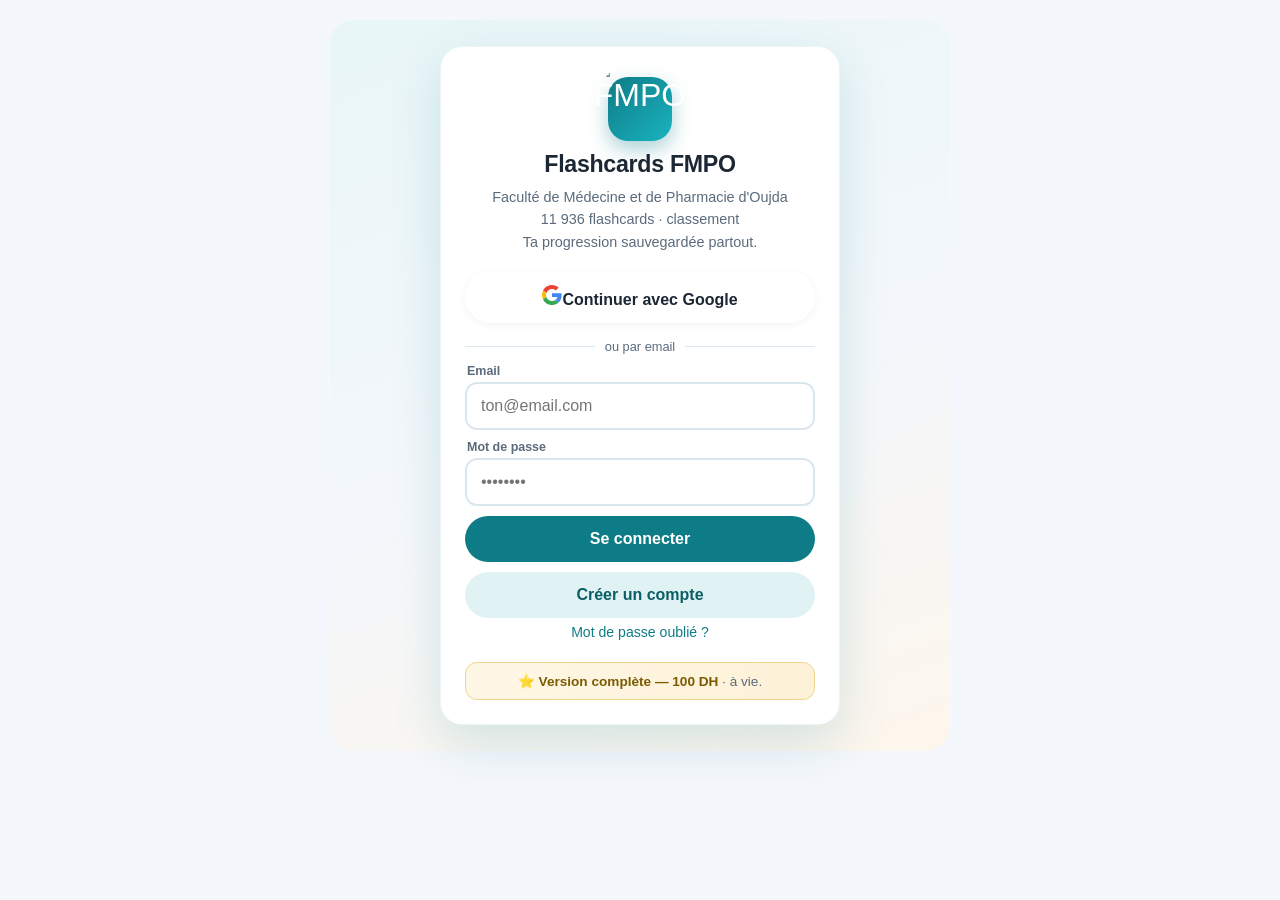
==== index.html @ bf188f9d "Flashcards fmpo-flashcards app" ====
<!DOCTYPE html>
<html lang="fr">
<head>
<meta charset="UTF-8">
<meta name="viewport" content="width=device-width, initial-scale=1.0, viewport-fit=cover">
<meta name="theme-color" content="#0e7c86">
<title>Flashcards FMPO — Connexion</title>
<link rel="stylesheet" href="styles.css">
<link rel="manifest" href="manifest.json">
</head>
<body>
<div id="app"></div>
<script>
/* Vigie de demarrage : si l'app ne s'affiche pas (module bloque,
   navigateur trop ancien...), affiche un message d'aide au lieu d'une page blanche. */
(function () {
  var app = document.getElementById('app');
  if (!app) return;
  function card(title, body) {
    if (app.children.length) return;
    app.innerHTML =
      '<div style="min-height:70vh;display:flex;align-items:center;justify-content:center;padding:24px;font-family:-apple-system,Segoe UI,Roboto,Arial,sans-serif;">' +
      '<div style="max-width:420px;background:#fff;border-radius:16px;box-shadow:0 8px 24px rgba(14,124,134,.15);padding:28px 24px;text-align:center;color:#1c2733;">' +
      '<div style="font-size:2rem;margin-bottom:8px;">&#129657;</div>' +
      '<h2 style="margin:0 0 8px;font-size:1.1rem;">' + title + '</h2>' +
      '<p style="margin:0;font-size:.92rem;line-height:1.6;color:#5b6b7c;">' + body + '</p></div></div>';
  }
  var noImportMap = !('supports' in HTMLScriptElement) || !HTMLScriptElement.supports('importmap');
  if (noImportMap) {
    card('Mets \u00e0 jour ton navigateur',
      'Cette app a besoin d\u2019un navigateur r\u00e9cent. Sur iPhone : R\u00e9glages \u2192 G\u00e9n\u00e9ral \u2192 Mise \u00e0 jour logicielle, ou ouvre ce lien dans Chrome.');
    return;
  }
  setTimeout(function () {
    card('La page n\u2019arrive pas \u00e0 charger',
      'V\u00e9rifie ta connexion internet, d\u00e9sactive ton bloqueur de pub pour ce site, puis recharge la page. Si \u00e7a persiste, ouvre le lien dans Chrome ou un Safari \u00e0 jour.');
  }, 9000);
})();
</script>
<div id="toast" class="toast" hidden></div>
<script type="module" src="js/login.js"></script>
<script>
if ('serviceWorker' in navigator) {
  window.addEventListener('load', () => {
    navigator.serviceWorker.register('sw.js').catch(() => {});
  });
}
</script>
</body>
</html>
---- styles.css ----
:root{
  --teal:#0e7c86; --teal-dark:#0a5f66; --teal-light:#e0f2f4;
  --bg:#f4f7fb; --card:#ffffff; --ink:#1c2733; --muted:#5b6b7c;
  --gold:#f5c542; --green:#22a06b; --red:#e05252;
  --radius:16px;
}
*{box-sizing:border-box; -webkit-tap-highlight-color:transparent;}
html,body{margin:0;padding:0;}
body{
  font-family:-apple-system,BlinkMacSystemFont,"Segoe UI",Roboto,Arial,sans-serif;
  background:var(--bg); color:var(--ink);
  min-height:100vh; padding-bottom:86px;
}
#app{max-width:640px;margin:0 auto;padding:14px 14px 20px;}

/* ---------- boot / login ---------- */
.boot{text-align:center;padding:70px 20px;color:var(--muted);}
.boot-logo{font-size:3.2rem;}
.boot-title{font-size:1.5rem;font-weight:800;color:var(--ink);margin-top:8px;}
.boot-sub{margin-top:6px;font-size:.9rem;}
.login-wrap{
  min-height:78vh;display:flex;align-items:center;justify-content:center;
  background:linear-gradient(160deg,#e8f6f8 0%,#f4f7fb 55%,#fdf6ec 100%);
  border-radius:24px;padding:26px 16px;margin:6px -4px 0;
}
.login-card{background:var(--card);border-radius:22px;padding:30px 24px 24px;width:100%;max-width:400px;
  box-shadow:0 18px 50px rgba(14,124,134,.16);border:1px solid rgba(14,124,134,.08);}
.login-logo{width:64px;height:64px;margin:0 auto 10px;border-radius:20px;font-size:2rem;
  display:flex;align-items:center;justify-content:center;color:#fff;
  background:linear-gradient(135deg,#0e7c86,#19b3c0);box-shadow:0 8px 20px rgba(14,124,134,.35);}
.login-card h1{margin:0;text-align:center;font-size:1.45rem;letter-spacing:-.3px;}
.login-sub{text-align:center;color:var(--muted);font-size:.9rem;line-height:1.55;margin:8px 0 18px;}
.btn-google{background:#fff;color:#1c2733;border:1.5px solid #dbe7ee;display:flex;align-items:center;
  justify-content:center;gap:10px;box-shadow:0 2px 8px rgba(0,0,0,.05);}
.btn-google:active{background:#f4f7fb;border-color:#b9cdd9;}
.btn-google:disabled{opacity:.6;}
.fld{display:block;margin-top:10px;}
.fld > span{display:block;font-size:.78rem;font-weight:700;color:var(--muted);margin:0 2px 4px;}
.fld .input{margin-top:0;}
.login-pro{margin-top:16px;text-align:center;font-size:.85rem;color:var(--muted);
  background:linear-gradient(90deg,#fff7e6,#fdf1d7);border:1px solid #f0d488;border-radius:12px;padding:10px 12px;}
.login-pro b{color:#7a5b00;}
.btn{display:block;width:100%;border:none;border-radius:999px;padding:14px;font:inherit;
  font-weight:700;font-size:1rem;cursor:pointer;margin-top:10px;}
.btn-primary{background:var(--teal);color:#fff;}
.btn-primary:active{background:var(--teal-dark);}
.btn-ghost{background:var(--teal-light);color:var(--teal-dark);}
.btn-warn{background:#fff7e6;color:#7a5b00;border:2px solid var(--gold);}
.input{width:100%;font:inherit;padding:13px 14px;border:2px solid #dbe7ee;border-radius:12px;margin-top:8px;}
.input:focus{outline:none;border-color:var(--teal);}
.hr{display:flex;align-items:center;gap:10px;color:var(--muted);font-size:.8rem;margin:16px 0 6px;}
.hr::before,.hr::after{content:"";flex:1;height:1px;background:#dbe7ee;}
.err{background:#fdecec;color:#a02c2c;border-radius:10px;padding:10px 12px;font-size:.85rem;margin-top:10px;display:none;}
.linklike{background:none;border:none;color:var(--teal);font:inherit;font-size:.88rem;cursor:pointer;padding:6px 0;}

/* ---------- header / cards ---------- */
.topbar{display:flex;align-items:center;justify-content:space-between;margin:4px 2px 12px;}
.topbar h2{margin:0;font-size:1.2rem;}
.streak{background:#fff;border-radius:999px;padding:7px 14px;font-weight:800;font-size:.9rem;
  box-shadow:0 2px 8px rgba(0,0,0,.06);}
.xpbar{background:var(--card);border-radius:var(--radius);padding:12px 14px;margin-bottom:12px;
  box-shadow:0 2px 10px rgba(0,0,0,.05);}
.xpbar .row{display:flex;justify-content:space-between;font-size:.82rem;color:var(--muted);margin-bottom:6px;}
.xpbar .row b{color:var(--ink);}
.track{height:8px;background:#e8eef3;border-radius:99px;overflow:hidden;}
.track > div{height:100%;background:linear-gradient(90deg,var(--teal),#19b3c0);border-radius:99px;transition:width .3s;}
.grid{display:grid;grid-template-columns:1fr 1fr;gap:10px;}
.disc{background:var(--card);border-radius:var(--radius);padding:16px 14px;box-shadow:0 2px 10px rgba(0,0,0,.05);
  cursor:pointer;border:2px solid transparent;text-align:left;font:inherit;}
.disc:active{border-color:var(--teal);}
.disc .emoji{font-size:1.7rem;}
.disc h3{margin:8px 0 2px;font-size:.98rem;}
.disc small{color:var(--muted);font-size:.78rem;}
.disc .pbar{margin-top:10px;}
.chapter{margin:14px 2px 6px;font-size:.82rem;font-weight:800;color:var(--muted);text-transform:uppercase;letter-spacing:.5px;}
.topic{background:var(--card);border-radius:12px;padding:13px 14px;margin-bottom:8px;display:flex;
  align-items:center;justify-content:space-between;gap:10px;cursor:pointer;box-shadow:0 1px 6px rgba(0,0,0,.04);
  border:none;width:100%;font:inherit;text-align:left;}
.topic .t{font-weight:600;font-size:.93rem;}
.topic .c{font-size:.75rem;color:var(--muted);margin-top:2px;}
.topic .pct{font-size:.78rem;font-weight:800;color:var(--teal);white-space:nowrap;}
.back{background:none;border:none;color:var(--teal);font:inherit;font-weight:700;cursor:pointer;padding:8px 0;font-size:.95rem;}

/* ---------- flip cards ---------- */
.progress-line{font-size:.82rem;color:var(--muted);margin:2px 2px 10px;display:flex;justify-content:space-between;}
.fcard{background:var(--card);border-radius:20px;min-height:300px;display:flex;flex-direction:column;
  justify-content:center;align-items:center;text-align:center;padding:28px 22px;cursor:pointer;
  box-shadow:0 8px 24px rgba(14,124,134,.12);user-select:none;}
.fcard .q{font-size:1.12rem;font-weight:700;line-height:1.5;}
.fcard .a{font-size:1.02rem;line-height:1.6;white-space:pre-line;}
.fcard .hint{margin-top:14px;font-size:.75rem;color:var(--muted);}
.fcard.flipped{background:#f0fafb;border:2px solid var(--teal-light);}
.fcard-nav{display:flex;gap:10px;margin-top:14px;}
.fcard-nav .btn{margin-top:0;}
.star-row{display:flex;justify-content:center;gap:10px;margin-top:10px;}
.iconbtn{background:var(--card);border:2px solid #dbe7ee;border-radius:999px;width:52px;height:52px;
  font-size:1.3rem;cursor:pointer;}
.iconbtn.on{border-color:var(--gold);background:#fff7e6;}
.demo-note{background:#fff7e6;border:2px solid var(--gold);border-radius:12px;padding:12px 14px;
  font-size:.85rem;color:#7a5b00;margin-bottom:12px;line-height:1.5;}

/* ---------- lock / paywall ---------- */
.lock{background:var(--card);border-radius:20px;padding:30px 22px;text-align:center;
  box-shadow:0 10px 30px rgba(14,124,134,.12);margin-top:20px;}
.lock .big{font-size:3rem;}
.lock h2{margin:10px 0 6px;}
.lock p{color:var(--muted);font-size:.92rem;line-height:1.6;}
.code-row{display:flex;gap:8px;margin-top:12px;}
.code-row .input{margin-top:0;font-family:monospace;text-transform:uppercase;}

/* ---------- MCQ ---------- */
.mcq-setup{background:var(--card);border-radius:var(--radius);padding:18px;box-shadow:0 2px 10px rgba(0,0,0,.05);}
.opt{display:block;width:100%;text-align:left;background:var(--card);border:2px solid #dbe7ee;
  border-radius:12px;padding:14px;font:inherit;font-size:.95rem;margin-bottom:10px;cursor:pointer;line-height:1.45;}
.opt.correct{border-color:var(--green);background:#e9f9f1;}
.opt.wrong{border-color:var(--red);background:#fdecec;}
.opt:disabled{cursor:default;opacity:.95;}
.opt .letter{display:inline-block;width:26px;height:26px;border-radius:50%;background:var(--teal-light);
  color:var(--teal-dark);font-weight:800;font-size:.8rem;text-align:center;line-height:26px;margin-right:10px;}
.mcq-q{background:var(--card);border-radius:var(--radius);padding:20px 18px;margin-bottom:14px;
  font-size:1.05rem;font-weight:700;line-height:1.55;box-shadow:0 2px 10px rgba(0,0,0,.05);}
.mcq-explain{background:#eef6ff;border-radius:12px;padding:12px 14px;font-size:.88rem;margin:12px 0;line-height:1.55;}
.result{background:var(--card);border-radius:20px;padding:28px 22px;text-align:center;
  box-shadow:0 10px 30px rgba(14,124,134,.12);margin-top:16px;}
.result .score{font-size:2.6rem;font-weight:800;color:var(--teal);}
.quizpick{display:grid;grid-template-columns:1fr 1fr;gap:10px;margin-top:12px;}

/* ---------- leaderboard ---------- */
.tabs{display:flex;gap:8px;margin-bottom:12px;}
.tabs button{flex:1;border:none;border-radius:999px;padding:10px;font:inherit;font-weight:700;
  background:var(--teal-light);color:var(--teal-dark);cursor:pointer;font-size:.88rem;}
.tabs button.on{background:var(--teal);color:#fff;}
.lb-row{display:flex;align-items:center;gap:12px;background:var(--card);border-radius:12px;
  padding:11px 14px;margin-bottom:8px;box-shadow:0 1px 6px rgba(0,0,0,.04);}
.lb-row.me{border:2px solid var(--teal);}
.lb-rank{font-weight:800;width:30px;text-align:center;font-size:1rem;}
.lb-name{flex:1;font-weight:600;font-size:.92rem;}
.lb-xp{font-weight:800;color:var(--teal);font-size:.9rem;white-space:nowrap;}
.avatar{width:34px;height:34px;border-radius:50%;background:var(--teal-light);display:flex;
  align-items:center;justify-content:center;font-weight:800;color:var(--teal-dark);overflow:hidden;flex:none;}
.avatar img{width:100%;height:100%;object-fit:cover;}

/* ---------- plan ---------- */
.week{background:var(--card);border-radius:var(--radius);padding:16px;margin-bottom:10px;
  box-shadow:0 2px 10px rgba(0,0,0,.05);}
.week-head{display:flex;justify-content:space-between;align-items:center;cursor:pointer;
  background:none;border:none;width:100%;font:inherit;text-align:left;padding:0;}
.week-head h3{margin:0;font-size:.98rem;}
.week-head small{color:var(--muted);}
.phase{display:inline-block;font-size:.7rem;font-weight:800;background:var(--teal-light);
  color:var(--teal-dark);border-radius:99px;padding:3px 10px;margin-bottom:8px;}
.task{display:flex;gap:10px;align-items:flex-start;padding:9px 0;border-top:1px solid #eef2f6;
  font-size:.9rem;line-height:1.5;cursor:pointer;}
.task input{width:20px;height:20px;margin-top:2px;accent-color:var(--teal);flex:none;}
.task.done span{text-decoration:line-through;color:var(--muted);}

/* ---------- profile ---------- */
.kv{background:var(--card);border-radius:var(--radius);padding:16px;margin-bottom:10px;
  box-shadow:0 2px 10px rgba(0,0,0,.05);font-size:.92rem;}
.kv .r{display:flex;justify-content:space-between;padding:7px 0;border-bottom:1px solid #eef2f6;}
.kv .r:last-child{border-bottom:none;}
.kv .k{color:var(--muted);}
.kv .v{font-weight:700;}
.badge{display:inline-block;background:linear-gradient(135deg,#f5c542,#e8a91c);color:#5c430a;
  font-weight:800;font-size:.75rem;border-radius:99px;padding:4px 12px;}

/* ---------- MCQ multi-réponses ---------- */
.mopt{display:flex;align-items:flex-start;gap:10px;width:100%;text-align:left;background:var(--card);
  border:2px solid #dbe7ee;border-radius:12px;padding:13px 14px;font:inherit;font-size:.95rem;
  margin-bottom:10px;cursor:pointer;line-height:1.45;}
.mopt .mbox{flex:none;width:24px;height:24px;border-radius:7px;border:2px solid #b9cdd9;margin-top:1px;
  display:flex;align-items:center;justify-content:center;font-size:.85rem;color:#fff;background:#fff;
  transition:all .15s;}
.mopt .letter{display:inline-block;width:26px;height:26px;flex:none;border-radius:50%;background:var(--teal-light);
  color:var(--teal-dark);font-weight:800;font-size:.8rem;text-align:center;line-height:26px;margin-top:0;}
.mopt.sel{border-color:var(--teal);background:#f0fafb;}
.mopt.sel .mbox{background:var(--teal);border-color:var(--teal);}
.mopt.sel .mbox::after{content:"✓";}
.mopt.good{border-color:var(--green);background:#e9f9f1;}
.mopt.good .mbox{background:var(--green);border-color:var(--green);}
.mopt.good .mbox::after{content:"✓";}
.mopt.bad{border-color:var(--red);background:#fdecec;}
.mopt.bad .mbox{background:var(--red);border-color:var(--red);}
.mopt.bad .mbox::after{content:"✕";}
.mopt.missed{border-color:var(--gold);background:#fff7e6;}
.mopt.missed .mbox{border-color:var(--gold);}
.mopt:disabled{cursor:default;}
.mopt .obody{flex:1;}
.mexp{font-size:.83rem;color:var(--muted);margin-top:8px;padding-top:8px;border-top:1px dashed #dbe7ee;line-height:1.55;}
.mexp b{color:var(--ink);}
.confirmbar{position:sticky;bottom:86px;margin:14px -4px 0;padding:10px 4px;
  background:linear-gradient(transparent,var(--bg) 40%);}
.qcm-count{display:grid;grid-template-columns:1fr 1fr;gap:10px;margin-top:12px;}
.qcm-count .btn{margin-top:0;}
.verdict{display:flex;align-items:center;gap:10px;border-radius:12px;padding:12px 14px;
  font-size:.92rem;font-weight:700;margin-bottom:12px;line-height:1.5;}
.verdict.perfect{background:#e9f9f1;color:#146c43;}
.verdict.partial{background:#fff7e6;color:#7a5b00;}
.verdict.zero{background:#fdecec;color:#a02c2c;}

/* ---------- tabbar / toast ---------- */
.tabbar{position:fixed;bottom:0;left:0;right:0;background:#fff;border-top:1px solid #e3eaF0;
  display:flex;z-index:50;padding:6px 4px calc(8px + env(safe-area-inset-bottom));}
.tabbar button{flex:1;background:none;border:none;font-size:1.35rem;cursor:pointer;color:#9fb0bd;
  display:flex;flex-direction:column;align-items:center;gap:2px;font:inherit;}
.tabbar button span{font-size:.62rem;font-weight:700;}
.tabbar button.on{color:var(--teal);}
.tabbar a{flex:1;background:none;border:none;font-size:1.35rem;cursor:pointer;color:#9fb0bd;
  display:flex;flex-direction:column;align-items:center;gap:2px;font:inherit;text-decoration:none;}
.tabbar a span{font-size:.62rem;font-weight:700;}
.tabbar a.on{color:var(--teal);}
.tabbar img.tablogo{width:26px;height:26px;object-fit:contain;}
.toast{position:fixed;bottom:96px;left:50%;transform:translateX(-50%);background:#1c2733;color:#fff;
  padding:12px 20px;border-radius:999px;font-size:.88rem;z-index:99;box-shadow:0 6px 20px rgba(0,0,0,.25);
  max-width:90vw;text-align:center;}
.empty{text-align:center;color:var(--muted);padding:40px 20px;font-size:.92rem;line-height:1.6;}
/* ---------- UM6SS ---------- */
.um6ss-head{display:flex;align-items:center;gap:12px;margin:6px 0 2px;}
.um6ss-head img{width:52px;height:52px;object-fit:contain;}
.um6ss-tabs{display:flex;gap:8px;margin:12px 0;}
.um6ss-tabs button{flex:1;border:2px solid #e0f2f4;background:#fff;border-radius:12px;padding:12px 8px;
  font:inherit;font-weight:700;font-size:.92rem;color:#0a5f66;cursor:pointer;}
.um6ss-tabs button.on{background:#0e7c86;border-color:#0e7c86;color:#fff;}
.case-card{display:block;background:#fff;border:2px solid #e0f2f4;border-radius:14px;padding:14px;margin:10px 0;
  text-decoration:none;color:inherit;}
.case-card h3{margin:0 0 6px;font-size:1rem;}
.case-card p{margin:0;font-size:.85rem;color:#5b6b7c;line-height:1.5;}
.case-card .meta{display:flex;gap:8px;margin-top:8px;font-size:.78rem;color:#0a5f66;font-weight:700;}
.scenario{background:#eef7f8;border-left:4px solid #0e7c86;border-radius:0 12px 12px 0;padding:12px 14px;
  font-size:.9rem;line-height:1.65;margin:12px 0;}
.reveal{background:#fff8e6;border:1px solid #f0d98c;border-radius:12px;padding:12px 14px;
  font-size:.88rem;line-height:1.6;margin:12px 0;}
.reveal b{color:#8a6d1a;}
.q-step{font-size:.78rem;font-weight:700;color:#0a5f66;letter-spacing:.4px;margin:14px 0 4px;}
.small{font-size:.8rem;color:var(--muted);line-height:1.55;}
.mt{margin-top:14px;}

/* ---------- accueil v2 : pilules + recherche + cartes sujets ---------- */
.searchbar{position:sticky;top:0;z-index:5;background:var(--bg);padding:8px 0 10px;}
.searchbar input{width:100%;font:inherit;padding:12px 18px;border:2px solid #dbe7ee;border-radius:999px;background:#fff;}
.searchbar input:focus{outline:none;border-color:var(--teal);}
.pills{display:flex;gap:8px;overflow-x:auto;padding:2px 2px 10px;scrollbar-width:none;-webkit-overflow-scrolling:touch;}
.pills::-webkit-scrollbar{display:none;}
.pill{flex:none;background:#fff;border:2px solid #e3eef4;border-radius:999px;padding:10px 16px;
  font:inherit;font-weight:700;font-size:.88rem;color:var(--ink);cursor:pointer;white-space:nowrap;}
.pill span{font-weight:400;color:var(--muted);font-size:.78rem;margin-left:3px;}
.pill.on{background:var(--teal);border-color:var(--teal);color:#fff;}
.pill.on span{color:#d7eef0;}
.disc-sub{text-align:center;color:var(--muted);font-size:.85rem;margin:2px 0 4px;}
.chap{margin:16px 2px 8px;font-size:.78rem;font-weight:800;color:var(--teal);
  text-transform:uppercase;letter-spacing:1.4px;}
.tcard{background:#fff;border-radius:20px;padding:18px 16px;box-shadow:0 2px 10px rgba(0,0,0,.05);
  text-decoration:none;color:inherit;display:block;}
.tcard:active{transform:scale(.98);}
.tcard .tt{font-weight:800;font-size:1.02rem;line-height:1.28;}
.tcard .tc{color:var(--muted);font-size:.83rem;margin-top:5px;}
.tcard .go{color:var(--teal);font-weight:700;margin-top:10px;font-size:.92rem;}
.patho-banner{display:flex;align-items:center;justify-content:space-between;background:#fff;
  border-radius:var(--radius);padding:14px 16px;margin-top:14px;box-shadow:0 2px 10px rgba(0,0,0,.05);
  text-decoration:none;color:inherit;}
.patho-banner small{color:var(--muted);display:block;font-size:.75rem;margin-top:2px;}
.patho-banner .go{color:var(--teal);font-weight:700;white-space:nowrap;}
.demo-note{background:#fff7e6;border:1px solid #f0d488;border-radius:12px;padding:10px 12px;
  font-size:.83rem;color:#7a5b00;margin:10px 0;}
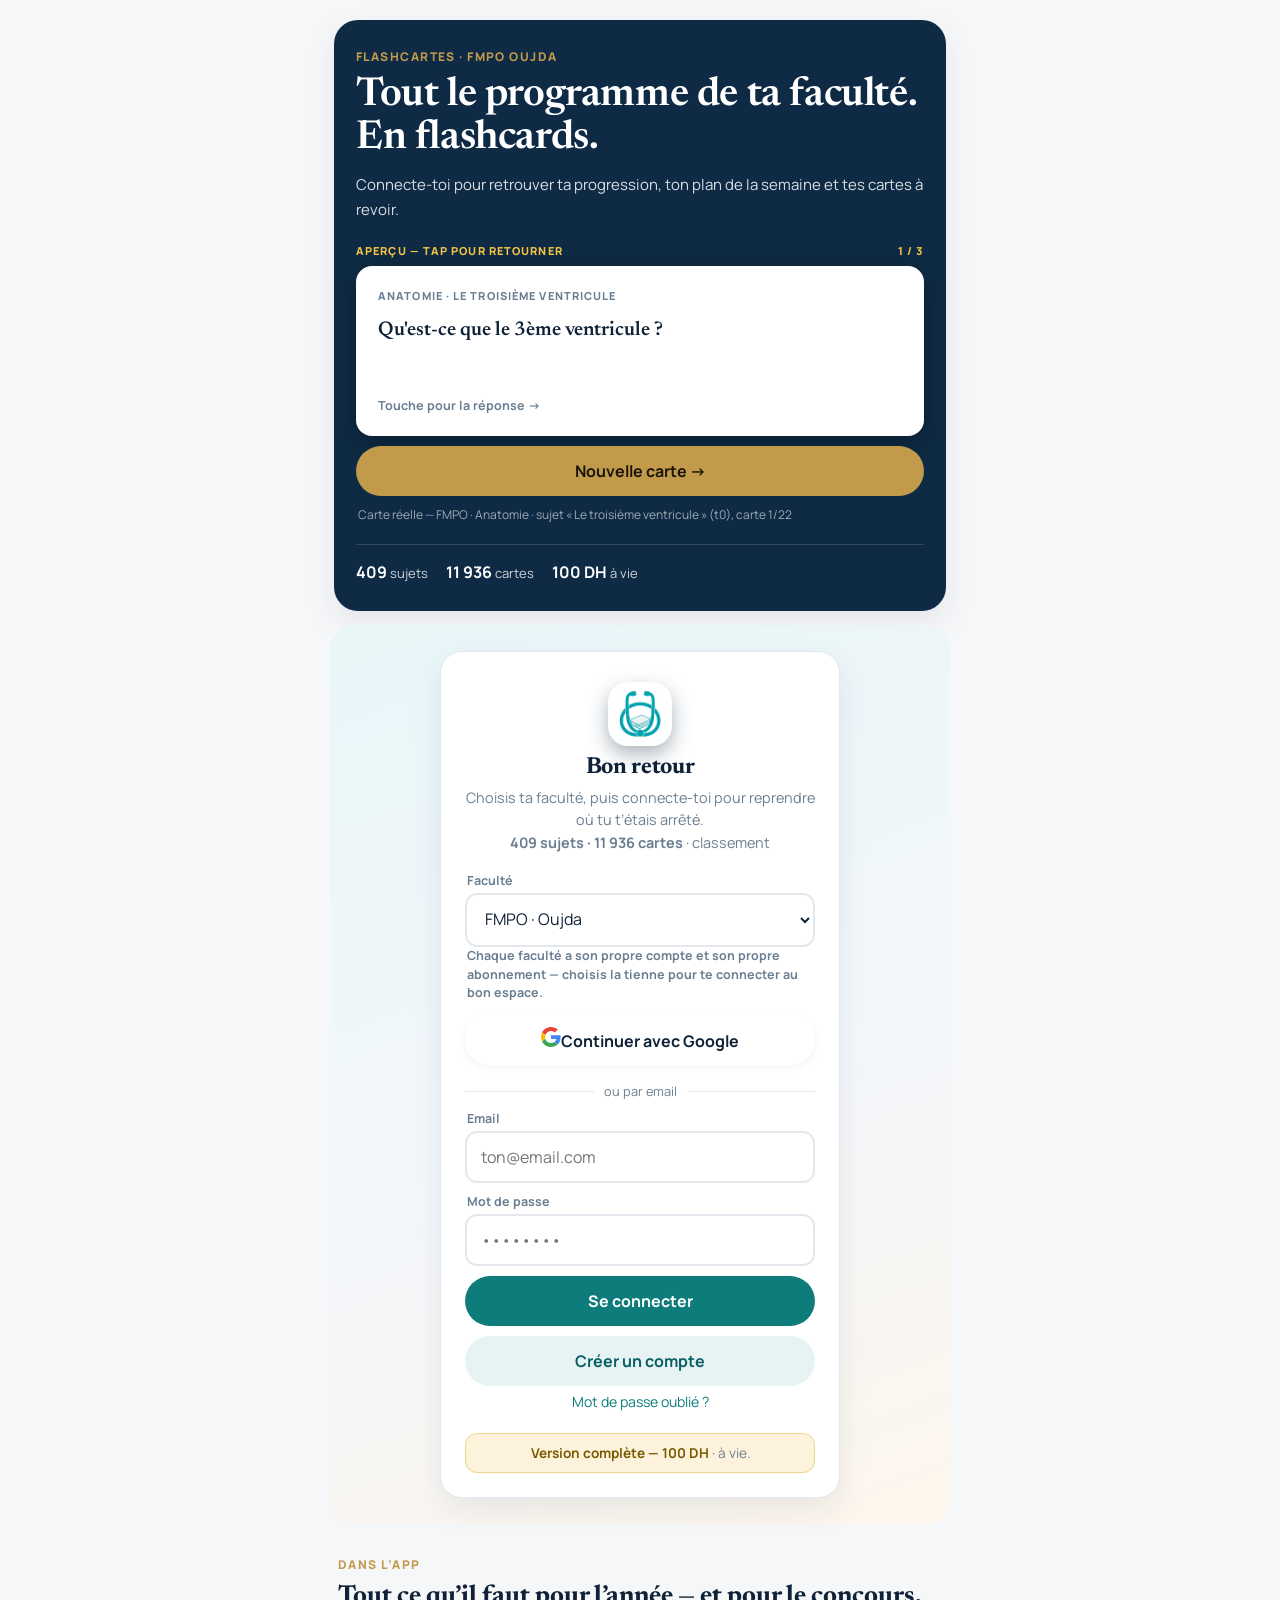
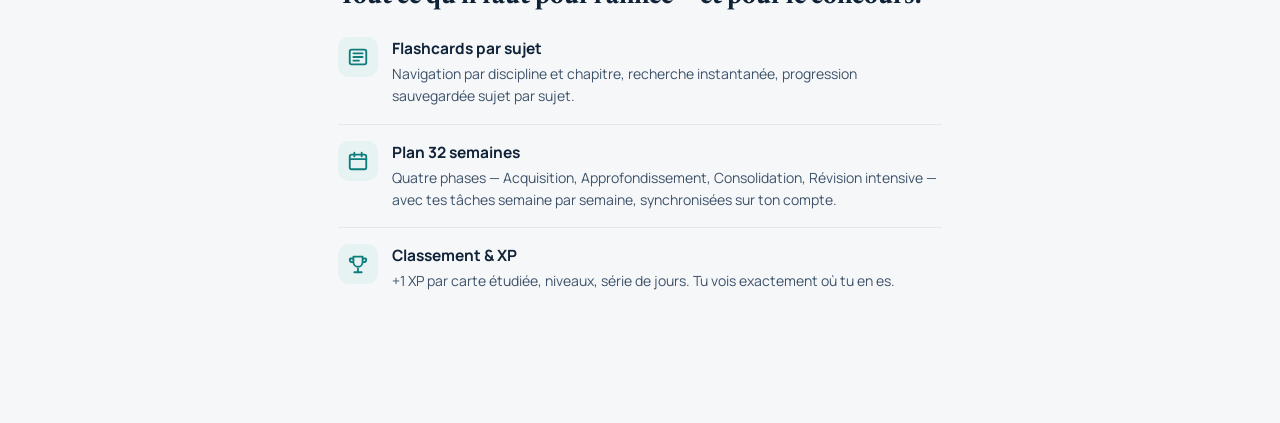
==== commit 561c506f: "Flashcards fmpo-flashcards app" ====
--- a/index.html
+++ b/index.html
@@ -3,10 +3,12 @@
 <head>
 <meta charset="UTF-8">
 <meta name="viewport" content="width=device-width, initial-scale=1.0, viewport-fit=cover">
-<meta name="theme-color" content="#0e7c86">
+<meta name="theme-color" content="#0e2a44">
 <title>Flashcards FMPO — Connexion</title>
 <link rel="stylesheet" href="styles.css">
 <link rel="manifest" href="manifest.json">
+<link rel="icon" href="icon-512.png">
+<link rel="apple-touch-icon" href="icon-192.png">
 </head>
 <body>
 <div id="app"></div>
@@ -21,7 +23,7 @@
     app.innerHTML =
       '<div style="min-height:70vh;display:flex;align-items:center;justify-content:center;padding:24px;font-family:-apple-system,Segoe UI,Roboto,Arial,sans-serif;">' +
       '<div style="max-width:420px;background:#fff;border-radius:16px;box-shadow:0 8px 24px rgba(14,124,134,.15);padding:28px 24px;text-align:center;color:#1c2733;">' +
-      '<div style="font-size:2rem;margin-bottom:8px;">&#129657;</div>' +
+      '<div style="margin-bottom:8px;color:#0e7c7b;display:flex;justify-content:center;"><svg width="36" height="36" viewBox="0 0 24 24" fill="none" stroke="currentColor" stroke-width="2" stroke-linecap="round" stroke-linejoin="round"><path d="M12 3 2.5 20h19L12 3z"/><path d="M12 10v4M12 17.5v.5"/></svg></div>' +
       '<h2 style="margin:0 0 8px;font-size:1.1rem;">' + title + '</h2>' +
       '<p style="margin:0;font-size:.92rem;line-height:1.6;color:#5b6b7c;">' + body + '</p></div></div>';
   }
--- a/styles.css
+++ b/styles.css
@@ -1,81 +1,171 @@
+/* ============================================================================
+   Flashcards FMPO — Clean Premium (porté de l'aperçu approuvé 2026-10-26).
+   Jetons : bg #f6f7f9, surface #fff, ink #0f2237, navy #0e2a44,
+   teal #0e7c7b, gold #c19a4b, radius 18px.
+   Polices : Manrope (UI) + Newsreader (titres / questions) — Google Fonts,
+   avec replis système hors-ligne. Mode sombre : prefers-color-scheme.
+   Règles anti-régression : icônes = SVG en ligne (jamais de glyphes de
+   police — ils se coupent sur téléphone) ; les règles de rangée sont
+   limitées aux enfants directs (ex. .feat-list > li) ; les cartes flip
+   grandissent avec leur contenu (faces dans une même cellule de grille).
+   ============================================================================ */
+@import url('https://fonts.googleapis.com/css2?family=Manrope:wght@400;500;600;700;800&family=Newsreader:ital,opsz,wght@0,6..72,500;0,6..72,600;1,6..72,500&display=swap');
+
 :root{
-  --teal:#0e7c86; --teal-dark:#0a5f66; --teal-light:#e0f2f4;
-  --bg:#f4f7fb; --card:#ffffff; --ink:#1c2733; --muted:#5b6b7c;
-  --gold:#f5c542; --green:#22a06b; --red:#e05252;
-  --radius:16px;
+  --bg:#f6f7f9; --surface:#ffffff; --surface2:#eef1f4; --line:#e3e8ee;
+  --ink:#0f2237; --ink2:#3d5269; --muted:#6b7f92;
+  --navy:#0e2a44; --navy2:#12365a;
+  --teal:#0e7c7b; --teal2:#0a5e5d; --teal-dark:#0a5f66; --teal-soft:#e6f3f2; --teal-light:#e0f2f4;
+  --gold:#c19a4b; --gold-soft:#fdf3dc; --gold-bright:#f5c542;
+  --green:#157a4c; --green-soft:#e6f4ec; --red:#c0392b; --red-soft:#fdecea;
+  --radius:18px;
+  --shadow:0 12px 32px rgba(14,42,68,.08);
+  --shadow2:0 4px 14px rgba(14,42,68,.06);
+}
+@media (prefers-color-scheme: dark){
+  :root{
+    --bg:#0b1420; --surface:#121f31; --surface2:#18293f; --line:#24344c;
+    --ink:#eef3f8; --ink2:#b9c9d9; --muted:#8aa0b5;
+    /* --navy NE DOIT PAS basculer en clair en mode sombre : les cartes
+       .hero/.today-card/.resume-card/.me-card ont un fond
+       navy + texte blanc — avec --navy:#eaf1f8 le texte blanc devenait
+       invisible sur fond pâle (bug Plan 2026-10-26). Navy reste #0e2a44. */
+    --teal-dark:#7dd3d2; /* texte sarcelle clair sur fonds sombres en mode sombre */
+    --teal-soft:#143636; --gold-soft:#2e2716; --red-soft:#3a1d1a; --green-soft:#173628;
+    --teal-light:#143636;
+    --shadow:0 12px 32px rgba(0,0,0,.35);
+  }
 }
 *{box-sizing:border-box; -webkit-tap-highlight-color:transparent;}
 html,body{margin:0;padding:0;}
 body{
-  font-family:-apple-system,BlinkMacSystemFont,"Segoe UI",Roboto,Arial,sans-serif;
+  font-family:Manrope,system-ui,-apple-system,"Segoe UI",Roboto,Arial,sans-serif;
   background:var(--bg); color:var(--ink);
   min-height:100vh; padding-bottom:86px;
+  -webkit-font-smoothing:antialiased;
 }
+h1,h2,h3,.serif{font-family:Newsreader,Georgia,serif;}
 #app{max-width:640px;margin:0 auto;padding:14px 14px 20px;}
+a{color:var(--teal);}
+img{max-width:100%;}
 
 /* ---------- boot / login ---------- */
 .boot{text-align:center;padding:70px 20px;color:var(--muted);}
 .boot-logo{font-size:3.2rem;}
 .boot-title{font-size:1.5rem;font-weight:800;color:var(--ink);margin-top:8px;}
 .boot-sub{margin-top:6px;font-size:.9rem;}
+
+/* Hero déconnecté (page de connexion) */
+.hero{background:var(--navy);color:#fff;border-radius:24px;padding:28px 22px;margin:6px 0 0;
+  box-shadow:var(--shadow);}
+@media (prefers-color-scheme: dark){ .hero{background:#0e2a44;color:#fff;} }
+/* Contraste mode sombre — cartes à fond navy + texte blanc : le fond
+   doit rester navy sombre (comme .hero ci-dessus), sinon le texte blanc
+   est invisible. Idem pour les verdicts : texte fixe sombre sur fond
+   *-soft qui bascule en sombre en mode sombre → texte clair. */
+@media (prefers-color-scheme: dark){
+  .today-card,.resume-card,.me-card{background:#0e2a44;color:#fff;}
+  .verdict.perfect{color:#7ddba8;} .verdict.partial{color:#f5c542;} .verdict.zero{color:#ff9a8a;}
+  .reveal b{color:#f5c542;}
+}
+.hero-eyebrow{margin:0 0 10px;font-size:12px;font-weight:800;letter-spacing:.12em;text-transform:uppercase;color:var(--gold);}
+.hero-title{margin:0;font-family:Newsreader,Georgia,serif;font-weight:600;font-size:clamp(30px,7.5vw,40px);line-height:1.08;letter-spacing:-.01em;color:#fff;}
+.hero-sub{margin:12px 0 0;font-size:15px;line-height:1.65;color:rgba(255,255,255,.85);}
+.hero-stats{display:flex;gap:18px;flex-wrap:wrap;margin-top:20px;padding-top:16px;border-top:1px solid rgba(255,255,255,.15);font-size:13px;color:rgba(255,255,255,.8);}
+.hero-stats b{color:#fff;font-size:16px;}
+.demo-flip{margin-top:20px;}
+.demo-flip-head{display:flex;justify-content:space-between;font-size:11px;font-weight:800;letter-spacing:.1em;text-transform:uppercase;color:var(--gold-bright);margin-bottom:8px;}
+.demo-card{background:#fff;color:#0f2237;border-radius:16px;padding:22px;cursor:pointer;
+  display:grid;min-height:170px;box-shadow:0 8px 24px rgba(0,0,0,.25);user-select:none;}
+.demo-face{grid-area:1/1;display:flex;flex-direction:column;}
+.demo-face[hidden]{display:none;}
+.demo-tag{font-size:11px;font-weight:800;letter-spacing:.1em;text-transform:uppercase;color:#6b7f92;}
+.demo-q{font-family:Newsreader,Georgia,serif;font-weight:600;font-size:20px;line-height:1.3;margin:14px 0 8px;color:#0f2237;}
+.demo-a{font-size:17px;line-height:1.55;margin:14px 0 8px;color:#0f2237;}
+.demo-hint{margin-top:auto;font-size:12.5px;font-weight:700;color:#6b7f92;}
+.demo-card.flipped{background:var(--teal);color:#fff;}
+.demo-card.flipped .demo-tag,.demo-card.flipped .demo-a{color:#fff;}
+.demo-card.flipped .demo-hint{color:rgba(255,255,255,.75);}
+.demo-src{margin:10px 2px 0;font-size:12px;color:rgba(255,255,255,.6);line-height:1.5;}
+.btn-gold{background:var(--gold);color:#1c1608;}
+.btn-gold:active{background:#a8873c;}
+
+.landing-feats{padding:32px 4px 8px;}
+.landing-feats h2{font-size:26px;line-height:1.15;margin:0 0 8px;}
+.feat-list{list-style:none;margin:0;padding:0;}
+.feat-list > li{display:flex;gap:14px;padding:16px 0;border-bottom:1px solid var(--line);align-items:flex-start;}
+.feat-list > li:last-child{border-bottom:none;}
+.feat-ic{flex:none;width:40px;height:40px;border-radius:11px;background:var(--teal-soft);color:var(--teal);
+  display:flex;align-items:center;justify-content:center;padding:0;border:0;}
+.feat-ic img{width:30px;height:30px;object-fit:contain;background:#fff;border-radius:6px;}
+.feat-list b{font-size:15.5px;}
+.feat-list p{margin:4px 0 0;font-size:14px;line-height:1.6;color:var(--ink2);}
+
 .login-wrap{
-  min-height:78vh;display:flex;align-items:center;justify-content:center;
+  min-height:60vh;display:flex;align-items:center;justify-content:center;
   background:linear-gradient(160deg,#e8f6f8 0%,#f4f7fb 55%,#fdf6ec 100%);
-  border-radius:24px;padding:26px 16px;margin:6px -4px 0;
+  border-radius:24px;padding:26px 16px;margin:14px -4px 0;
 }
-.login-card{background:var(--card);border-radius:22px;padding:30px 24px 24px;width:100%;max-width:400px;
-  box-shadow:0 18px 50px rgba(14,124,134,.16);border:1px solid rgba(14,124,134,.08);}
-.login-logo{width:64px;height:64px;margin:0 auto 10px;border-radius:20px;font-size:2rem;
-  display:flex;align-items:center;justify-content:center;color:#fff;
-  background:linear-gradient(135deg,#0e7c86,#19b3c0);box-shadow:0 8px 20px rgba(14,124,134,.35);}
-.login-card h1{margin:0;text-align:center;font-size:1.45rem;letter-spacing:-.3px;}
+@media (prefers-color-scheme: dark){ .login-wrap{background:linear-gradient(160deg,#12283d 0%,#0b1420 60%,#1c1608 100%);} }
+.login-card{background:var(--surface);border-radius:22px;padding:30px 24px 24px;width:100%;max-width:400px;
+  box-shadow:var(--shadow);border:1px solid var(--line);}
+.login-logo{width:64px;height:64px;margin:0 auto 10px;border-radius:20px;
+  display:flex;align-items:center;justify-content:center;
+  background:#fff;box-shadow:0 8px 20px rgba(14,42,68,.35);}
+.login-logo img{width:56px;height:56px;object-fit:contain;border-radius:14px;display:block;}
+.login-card h1{margin:0;text-align:center;font-size:1.45rem;letter-spacing:-.3px;font-family:Newsreader,Georgia,serif;}
 .login-sub{text-align:center;color:var(--muted);font-size:.9rem;line-height:1.55;margin:8px 0 18px;}
-.btn-google{background:#fff;color:#1c2733;border:1.5px solid #dbe7ee;display:flex;align-items:center;
+.btn-google{background:var(--surface);color:var(--ink);border:1.5px solid var(--line);display:flex;align-items:center;
   justify-content:center;gap:10px;box-shadow:0 2px 8px rgba(0,0,0,.05);}
-.btn-google:active{background:#f4f7fb;border-color:#b9cdd9;}
+.btn-google:active{background:var(--surface2);}
 .btn-google:disabled{opacity:.6;}
 .fld{display:block;margin-top:10px;}
 .fld > span{display:block;font-size:.78rem;font-weight:700;color:var(--muted);margin:0 2px 4px;}
 .fld .input{margin-top:0;}
+.fld-note{display:block;font-size:12.5px;font-weight:400;color:var(--muted);margin:6px 2px 0;line-height:1.5;}
 .login-pro{margin-top:16px;text-align:center;font-size:.85rem;color:var(--muted);
-  background:linear-gradient(90deg,#fff7e6,#fdf1d7);border:1px solid #f0d488;border-radius:12px;padding:10px 12px;}
+  background:var(--gold-soft);border:1px solid #f0d488;border-radius:12px;padding:10px 12px;}
 .login-pro b{color:#7a5b00;}
+@media (prefers-color-scheme: dark){ .login-pro b{color:#f5c542;} }
 .btn{display:block;width:100%;border:none;border-radius:999px;padding:14px;font:inherit;
   font-weight:700;font-size:1rem;cursor:pointer;margin-top:10px;}
 .btn-primary{background:var(--teal);color:#fff;}
-.btn-primary:active{background:var(--teal-dark);}
-.btn-ghost{background:var(--teal-light);color:var(--teal-dark);}
-.btn-warn{background:#fff7e6;color:#7a5b00;border:2px solid var(--gold);}
-.input{width:100%;font:inherit;padding:13px 14px;border:2px solid #dbe7ee;border-radius:12px;margin-top:8px;}
+.btn-primary:active{background:var(--teal2);}
+.btn-ghost{background:var(--teal-soft);color:var(--teal-dark);}
+@media (prefers-color-scheme: dark){ .btn-ghost{color:var(--teal);} }
+.btn-warn{background:#fff7e6;color:#7a5b00;border:2px solid var(--gold-bright);}
+.input{width:100%;font:inherit;padding:13px 14px;border:2px solid var(--line);border-radius:12px;margin-top:8px;
+  background:var(--surface);color:var(--ink);}
 .input:focus{outline:none;border-color:var(--teal);}
+select.input{appearance:auto;}
 .hr{display:flex;align-items:center;gap:10px;color:var(--muted);font-size:.8rem;margin:16px 0 6px;}
-.hr::before,.hr::after{content:"";flex:1;height:1px;background:#dbe7ee;}
-.err{background:#fdecec;color:#a02c2c;border-radius:10px;padding:10px 12px;font-size:.85rem;margin-top:10px;display:none;}
+.hr::before,.hr::after{content:"";flex:1;height:1px;background:var(--line);}
+.err{background:var(--red-soft);color:var(--red);border-radius:10px;padding:10px 12px;font-size:.85rem;margin-top:10px;display:none;}
 .linklike{background:none;border:none;color:var(--teal);font:inherit;font-size:.88rem;cursor:pointer;padding:6px 0;}
 
 /* ---------- header / cards ---------- */
 .topbar{display:flex;align-items:center;justify-content:space-between;margin:4px 2px 12px;}
 .topbar h2{margin:0;font-size:1.2rem;}
-.streak{background:#fff;border-radius:999px;padding:7px 14px;font-weight:800;font-size:.9rem;
-  box-shadow:0 2px 8px rgba(0,0,0,.06);}
-.xpbar{background:var(--card);border-radius:var(--radius);padding:12px 14px;margin-bottom:12px;
-  box-shadow:0 2px 10px rgba(0,0,0,.05);}
+.streak{background:var(--surface);border-radius:999px;padding:7px 14px;font-weight:800;font-size:.9rem;
+  box-shadow:var(--shadow2);}
+.xpbar{background:var(--surface);border-radius:var(--radius);padding:12px 14px;margin-bottom:12px;
+  box-shadow:var(--shadow2);}
 .xpbar .row{display:flex;justify-content:space-between;font-size:.82rem;color:var(--muted);margin-bottom:6px;}
 .xpbar .row b{color:var(--ink);}
-.track{height:8px;background:#e8eef3;border-radius:99px;overflow:hidden;}
+.track{height:8px;background:var(--surface2);border-radius:99px;overflow:hidden;}
 .track > div{height:100%;background:linear-gradient(90deg,var(--teal),#19b3c0);border-radius:99px;transition:width .3s;}
 .grid{display:grid;grid-template-columns:1fr 1fr;gap:10px;}
-.disc{background:var(--card);border-radius:var(--radius);padding:16px 14px;box-shadow:0 2px 10px rgba(0,0,0,.05);
-  cursor:pointer;border:2px solid transparent;text-align:left;font:inherit;}
+.disc{background:var(--surface);border-radius:var(--radius);padding:16px 14px;box-shadow:var(--shadow2);
+  cursor:pointer;border:2px solid transparent;text-align:left;font:inherit;color:var(--ink);}
 .disc:active{border-color:var(--teal);}
 .disc .emoji{font-size:1.7rem;}
 .disc h3{margin:8px 0 2px;font-size:.98rem;}
 .disc small{color:var(--muted);font-size:.78rem;}
 .disc .pbar{margin-top:10px;}
 .chapter{margin:14px 2px 6px;font-size:.82rem;font-weight:800;color:var(--muted);text-transform:uppercase;letter-spacing:.5px;}
-.topic{background:var(--card);border-radius:12px;padding:13px 14px;margin-bottom:8px;display:flex;
-  align-items:center;justify-content:space-between;gap:10px;cursor:pointer;box-shadow:0 1px 6px rgba(0,0,0,.04);
-  border:none;width:100%;font:inherit;text-align:left;}
+.topic{background:var(--surface);border-radius:12px;padding:13px 14px;margin-bottom:8px;display:flex;
+  align-items:center;justify-content:space-between;gap:10px;cursor:pointer;box-shadow:var(--shadow2);
+  border:none;width:100%;font:inherit;text-align:left;color:var(--ink);}
 .topic .t{font-weight:600;font-size:.93rem;}
 .topic .c{font-size:.75rem;color:var(--muted);margin-top:2px;}
 .topic .pct{font-size:.78rem;font-weight:800;color:var(--teal);white-space:nowrap;}
@@ -83,25 +173,29 @@
 
 /* ---------- flip cards ---------- */
 .progress-line{font-size:.82rem;color:var(--muted);margin:2px 2px 10px;display:flex;justify-content:space-between;}
-.fcard{background:var(--card);border-radius:20px;min-height:300px;display:flex;flex-direction:column;
-  justify-content:center;align-items:center;text-align:center;padding:28px 22px;cursor:pointer;
-  box-shadow:0 8px 24px rgba(14,124,134,.12);user-select:none;}
-.fcard .q{font-size:1.12rem;font-weight:700;line-height:1.5;}
-.fcard .a{font-size:1.02rem;line-height:1.6;white-space:pre-line;}
+.fcard{background:var(--surface);border-radius:20px;min-height:300px;display:grid;cursor:pointer;
+  box-shadow:var(--shadow);user-select:none;padding:0;}
+.fcard .fcard-face{grid-area:1/1;display:flex;flex-direction:column;justify-content:center;align-items:center;
+  text-align:center;padding:28px 22px;}
+.fcard .fcard-face[hidden]{display:none;}
+.fcard .q{font-family:Newsreader,Georgia,serif;font-weight:600;font-size:1.35rem;line-height:1.35;}
+.fcard .a{font-size:1.05rem;line-height:1.6;white-space:pre-line;}
 .fcard .hint{margin-top:14px;font-size:.75rem;color:var(--muted);}
-.fcard.flipped{background:#f0fafb;border:2px solid var(--teal-light);}
+.fcard.flipped{background:var(--teal);color:#fff;}
+.fcard.flipped .hint{color:rgba(255,255,255,.75);}
 .fcard-nav{display:flex;gap:10px;margin-top:14px;}
 .fcard-nav .btn{margin-top:0;}
 .star-row{display:flex;justify-content:center;gap:10px;margin-top:10px;}
-.iconbtn{background:var(--card);border:2px solid #dbe7ee;border-radius:999px;width:52px;height:52px;
-  font-size:1.3rem;cursor:pointer;}
-.iconbtn.on{border-color:var(--gold);background:#fff7e6;}
-.demo-note{background:#fff7e6;border:2px solid var(--gold);border-radius:12px;padding:12px 14px;
+.iconbtn{background:var(--surface);border:2px solid var(--line);border-radius:999px;width:52px;height:52px;
+  cursor:pointer;display:flex;align-items:center;justify-content:center;color:var(--ink);}
+.iconbtn.on{border-color:var(--gold);background:var(--gold-soft);}
+.demo-note{background:var(--gold-soft);border:2px solid var(--gold-bright);border-radius:12px;padding:12px 14px;
   font-size:.85rem;color:#7a5b00;margin-bottom:12px;line-height:1.5;}
+@media (prefers-color-scheme: dark){ .demo-note{color:#f5c542;} }
 
 /* ---------- lock / paywall ---------- */
-.lock{background:var(--card);border-radius:20px;padding:30px 22px;text-align:center;
-  box-shadow:0 10px 30px rgba(14,124,134,.12);margin-top:20px;}
+.lock{background:var(--surface);border-radius:20px;padding:30px 22px;text-align:center;
+  box-shadow:var(--shadow);margin-top:20px;}
 .lock .big{font-size:3rem;}
 .lock h2{margin:10px 0 6px;}
 .lock p{color:var(--muted);font-size:.92rem;line-height:1.6;}
@@ -109,55 +203,56 @@
 .code-row .input{margin-top:0;font-family:monospace;text-transform:uppercase;}
 
 /* ---------- MCQ ---------- */
-.mcq-setup{background:var(--card);border-radius:var(--radius);padding:18px;box-shadow:0 2px 10px rgba(0,0,0,.05);}
-.opt{display:block;width:100%;text-align:left;background:var(--card);border:2px solid #dbe7ee;
-  border-radius:12px;padding:14px;font:inherit;font-size:.95rem;margin-bottom:10px;cursor:pointer;line-height:1.45;}
-.opt.correct{border-color:var(--green);background:#e9f9f1;}
-.opt.wrong{border-color:var(--red);background:#fdecec;}
+.mcq-setup{background:var(--surface);border-radius:var(--radius);padding:18px;box-shadow:var(--shadow2);}
+.opt{display:block;width:100%;text-align:left;background:var(--surface);border:2px solid var(--line);
+  border-radius:12px;padding:14px;font:inherit;font-size:.95rem;margin-bottom:10px;cursor:pointer;line-height:1.45;color:var(--ink);}
+.opt.correct{border-color:var(--green);background:var(--green-soft);}
+.opt.wrong{border-color:var(--red);background:var(--red-soft);}
 .opt:disabled{cursor:default;opacity:.95;}
-.opt .letter{display:inline-block;width:26px;height:26px;border-radius:50%;background:var(--teal-light);
+.opt .letter{display:inline-block;width:26px;height:26px;border-radius:50%;background:var(--teal-soft);
   color:var(--teal-dark);font-weight:800;font-size:.8rem;text-align:center;line-height:26px;margin-right:10px;}
-.mcq-q{background:var(--card);border-radius:var(--radius);padding:20px 18px;margin-bottom:14px;
-  font-size:1.05rem;font-weight:700;line-height:1.55;box-shadow:0 2px 10px rgba(0,0,0,.05);}
+.mcq-q{background:var(--surface);border-radius:var(--radius);padding:20px 18px;margin-bottom:14px;
+  font-size:1.05rem;font-weight:700;line-height:1.55;box-shadow:var(--shadow2);}
 .mcq-explain{background:#eef6ff;border-radius:12px;padding:12px 14px;font-size:.88rem;margin:12px 0;line-height:1.55;}
-.result{background:var(--card);border-radius:20px;padding:28px 22px;text-align:center;
-  box-shadow:0 10px 30px rgba(14,124,134,.12);margin-top:16px;}
+@media (prefers-color-scheme: dark){ .mcq-explain{background:#12283d;} }
+.result{background:var(--surface);border-radius:20px;padding:28px 22px;text-align:center;
+  box-shadow:var(--shadow);margin-top:16px;}
 .result .score{font-size:2.6rem;font-weight:800;color:var(--teal);}
 .quizpick{display:grid;grid-template-columns:1fr 1fr;gap:10px;margin-top:12px;}
 
 /* ---------- leaderboard ---------- */
 .tabs{display:flex;gap:8px;margin-bottom:12px;}
 .tabs button{flex:1;border:none;border-radius:999px;padding:10px;font:inherit;font-weight:700;
-  background:var(--teal-light);color:var(--teal-dark);cursor:pointer;font-size:.88rem;}
+  background:var(--teal-soft);color:var(--teal-dark);cursor:pointer;font-size:.88rem;}
 .tabs button.on{background:var(--teal);color:#fff;}
-.lb-row{display:flex;align-items:center;gap:12px;background:var(--card);border-radius:12px;
-  padding:11px 14px;margin-bottom:8px;box-shadow:0 1px 6px rgba(0,0,0,.04);}
+.lb-row{display:flex;align-items:center;gap:12px;background:var(--surface);border-radius:12px;
+  padding:11px 14px;margin-bottom:8px;box-shadow:var(--shadow2);}
 .lb-row.me{border:2px solid var(--teal);}
 .lb-rank{font-weight:800;width:30px;text-align:center;font-size:1rem;}
 .lb-name{flex:1;font-weight:600;font-size:.92rem;}
 .lb-xp{font-weight:800;color:var(--teal);font-size:.9rem;white-space:nowrap;}
-.avatar{width:34px;height:34px;border-radius:50%;background:var(--teal-light);display:flex;
+.avatar{width:34px;height:34px;border-radius:50%;background:var(--teal-soft);display:flex;
   align-items:center;justify-content:center;font-weight:800;color:var(--teal-dark);overflow:hidden;flex:none;}
 .avatar img{width:100%;height:100%;object-fit:cover;}
 
 /* ---------- plan ---------- */
-.week{background:var(--card);border-radius:var(--radius);padding:16px;margin-bottom:10px;
-  box-shadow:0 2px 10px rgba(0,0,0,.05);}
+.week{background:var(--surface);border-radius:var(--radius);padding:16px;margin-bottom:10px;
+  box-shadow:var(--shadow2);}
 .week-head{display:flex;justify-content:space-between;align-items:center;cursor:pointer;
-  background:none;border:none;width:100%;font:inherit;text-align:left;padding:0;}
+  background:none;border:none;width:100%;font:inherit;text-align:left;padding:0;color:var(--ink);}
 .week-head h3{margin:0;font-size:.98rem;}
 .week-head small{color:var(--muted);}
-.phase{display:inline-block;font-size:.7rem;font-weight:800;background:var(--teal-light);
+.phase{display:inline-block;font-size:.7rem;font-weight:800;background:var(--teal-soft);
   color:var(--teal-dark);border-radius:99px;padding:3px 10px;margin-bottom:8px;}
-.task{display:flex;gap:10px;align-items:flex-start;padding:9px 0;border-top:1px solid #eef2f6;
+.task{display:flex;gap:10px;align-items:flex-start;padding:9px 0;border-top:1px solid var(--line);
   font-size:.9rem;line-height:1.5;cursor:pointer;}
 .task input{width:20px;height:20px;margin-top:2px;accent-color:var(--teal);flex:none;}
 .task.done span{text-decoration:line-through;color:var(--muted);}
 
 /* ---------- profile ---------- */
-.kv{background:var(--card);border-radius:var(--radius);padding:16px;margin-bottom:10px;
-  box-shadow:0 2px 10px rgba(0,0,0,.05);font-size:.92rem;}
-.kv .r{display:flex;justify-content:space-between;padding:7px 0;border-bottom:1px solid #eef2f6;}
+.kv{background:var(--surface);border-radius:var(--radius);padding:16px;margin-bottom:10px;
+  box-shadow:var(--shadow2);font-size:.92rem;}
+.kv .r{display:flex;justify-content:space-between;padding:7px 0;border-bottom:1px solid var(--line);}
 .kv .r:last-child{border-bottom:none;}
 .kv .k{color:var(--muted);}
 .kv .v{font-weight:700;}
@@ -165,28 +260,28 @@
   font-weight:800;font-size:.75rem;border-radius:99px;padding:4px 12px;}
 
 /* ---------- MCQ multi-réponses ---------- */
-.mopt{display:flex;align-items:flex-start;gap:10px;width:100%;text-align:left;background:var(--card);
-  border:2px solid #dbe7ee;border-radius:12px;padding:13px 14px;font:inherit;font-size:.95rem;
-  margin-bottom:10px;cursor:pointer;line-height:1.45;}
+.mopt{display:flex;align-items:flex-start;gap:10px;width:100%;text-align:left;background:var(--surface);
+  border:2px solid var(--line);border-radius:12px;padding:13px 14px;font:inherit;font-size:.95rem;
+  margin-bottom:10px;cursor:pointer;line-height:1.45;color:var(--ink);}
 .mopt .mbox{flex:none;width:24px;height:24px;border-radius:7px;border:2px solid #b9cdd9;margin-top:1px;
-  display:flex;align-items:center;justify-content:center;font-size:.85rem;color:#fff;background:#fff;
+  display:flex;align-items:center;justify-content:center;font-size:.85rem;color:#fff;background:var(--surface);
   transition:all .15s;}
-.mopt .letter{display:inline-block;width:26px;height:26px;flex:none;border-radius:50%;background:var(--teal-light);
+.mopt .letter{display:inline-block;width:26px;height:26px;flex:none;border-radius:50%;background:var(--teal-soft);
   color:var(--teal-dark);font-weight:800;font-size:.8rem;text-align:center;line-height:26px;margin-top:0;}
-.mopt.sel{border-color:var(--teal);background:#f0fafb;}
+.mopt.sel{border-color:var(--teal);background:var(--teal-soft);}
 .mopt.sel .mbox{background:var(--teal);border-color:var(--teal);}
 .mopt.sel .mbox::after{content:"✓";}
-.mopt.good{border-color:var(--green);background:#e9f9f1;}
+.mopt.good{border-color:var(--green);background:var(--green-soft);}
 .mopt.good .mbox{background:var(--green);border-color:var(--green);}
 .mopt.good .mbox::after{content:"✓";}
-.mopt.bad{border-color:var(--red);background:#fdecec;}
+.mopt.bad{border-color:var(--red);background:var(--red-soft);}
 .mopt.bad .mbox{background:var(--red);border-color:var(--red);}
 .mopt.bad .mbox::after{content:"✕";}
-.mopt.missed{border-color:var(--gold);background:#fff7e6;}
+.mopt.missed{border-color:var(--gold);background:var(--gold-soft);}
 .mopt.missed .mbox{border-color:var(--gold);}
 .mopt:disabled{cursor:default;}
 .mopt .obody{flex:1;}
-.mexp{font-size:.83rem;color:var(--muted);margin-top:8px;padding-top:8px;border-top:1px dashed #dbe7ee;line-height:1.55;}
+.mexp{font-size:.83rem;color:var(--muted);margin-top:8px;padding-top:8px;border-top:1px dashed var(--line);line-height:1.55;}
 .mexp b{color:var(--ink);}
 .confirmbar{position:sticky;bottom:86px;margin:14px -4px 0;padding:10px 4px;
   background:linear-gradient(transparent,var(--bg) 40%);}
@@ -194,54 +289,52 @@
 .qcm-count .btn{margin-top:0;}
 .verdict{display:flex;align-items:center;gap:10px;border-radius:12px;padding:12px 14px;
   font-size:.92rem;font-weight:700;margin-bottom:12px;line-height:1.5;}
-.verdict.perfect{background:#e9f9f1;color:#146c43;}
-.verdict.partial{background:#fff7e6;color:#7a5b00;}
-.verdict.zero{background:#fdecec;color:#a02c2c;}
+.verdict.perfect{background:var(--green-soft);color:#146c43;}
+.verdict.partial{background:var(--gold-soft);color:#7a5b00;}
+.verdict.zero{background:var(--red-soft);color:#a02c2c;}
 
 /* ---------- tabbar / toast ---------- */
-.tabbar{position:fixed;bottom:0;left:0;right:0;background:#fff;border-top:1px solid #e3eaF0;
+.tabbar{position:fixed;bottom:0;left:0;right:0;background:var(--surface);border-top:1px solid var(--line);
   display:flex;z-index:50;padding:6px 4px calc(8px + env(safe-area-inset-bottom));}
-.tabbar button{flex:1;background:none;border:none;font-size:1.35rem;cursor:pointer;color:#9fb0bd;
-  display:flex;flex-direction:column;align-items:center;gap:2px;font:inherit;}
-.tabbar button span{font-size:.62rem;font-weight:700;}
-.tabbar button.on{color:var(--teal);}
-.tabbar a{flex:1;background:none;border:none;font-size:1.35rem;cursor:pointer;color:#9fb0bd;
+.tabbar > button,.tabbar > a{flex:1;background:none;border:none;cursor:pointer;color:#9fb0bd;
   display:flex;flex-direction:column;align-items:center;gap:2px;font:inherit;text-decoration:none;}
-.tabbar a span{font-size:.62rem;font-weight:700;}
-.tabbar a.on{color:var(--teal);}
-.tabbar img.tablogo{width:26px;height:26px;object-fit:contain;}
+.tabbar > button span,.tabbar > a span{font-size:.62rem;font-weight:700;}
+.tabbar > button.on,.tabbar > a.on{color:var(--teal);}
+.tabbar .bic{height:24px;display:flex;align-items:center;justify-content:center;}
+.tabbar .bic svg{width:21px;height:21px;}
+.tabbar img.tablogo{width:22px;height:22px;object-fit:contain;background:#fff;border-radius:5px;}
 .toast{position:fixed;bottom:96px;left:50%;transform:translateX(-50%);background:#1c2733;color:#fff;
   padding:12px 20px;border-radius:999px;font-size:.88rem;z-index:99;box-shadow:0 6px 20px rgba(0,0,0,.25);
   max-width:90vw;text-align:center;}
 .empty{text-align:center;color:var(--muted);padding:40px 20px;font-size:.92rem;line-height:1.6;}
 /* ---------- UM6SS ---------- */
 .um6ss-head{display:flex;align-items:center;gap:12px;margin:6px 0 2px;}
-.um6ss-head img{width:52px;height:52px;object-fit:contain;}
+.um6ss-head img{width:52px;height:52px;object-fit:contain;background:#fff;border-radius:14px;padding:6px;border:1px solid var(--line);}
 .um6ss-tabs{display:flex;gap:8px;margin:12px 0;}
-.um6ss-tabs button{flex:1;border:2px solid #e0f2f4;background:#fff;border-radius:12px;padding:12px 8px;
-  font:inherit;font-weight:700;font-size:.92rem;color:#0a5f66;cursor:pointer;}
-.um6ss-tabs button.on{background:#0e7c86;border-color:#0e7c86;color:#fff;}
-.case-card{display:block;background:#fff;border:2px solid #e0f2f4;border-radius:14px;padding:14px;margin:10px 0;
+.um6ss-tabs button{flex:1;border:2px solid var(--teal-soft);background:var(--surface);border-radius:12px;padding:12px 8px;
+  font:inherit;font-weight:700;font-size:.92rem;color:var(--teal-dark);cursor:pointer;}
+.um6ss-tabs button.on{background:var(--teal);border-color:var(--teal);color:#fff;}
+.case-card{display:block;background:var(--surface);border:2px solid var(--teal-soft);border-radius:14px;padding:14px;margin:10px 0;
   text-decoration:none;color:inherit;}
 .case-card h3{margin:0 0 6px;font-size:1rem;}
-.case-card p{margin:0;font-size:.85rem;color:#5b6b7c;line-height:1.5;}
-.case-card .meta{display:flex;gap:8px;margin-top:8px;font-size:.78rem;color:#0a5f66;font-weight:700;}
-.scenario{background:#eef7f8;border-left:4px solid #0e7c86;border-radius:0 12px 12px 0;padding:12px 14px;
+.case-card p{margin:0;font-size:.85rem;color:var(--muted);line-height:1.5;}
+.case-card .meta{display:flex;gap:8px;margin-top:8px;font-size:.78rem;color:var(--teal-dark);font-weight:700;flex-wrap:wrap;}
+.scenario{background:var(--teal-soft);border-left:4px solid var(--teal);border-radius:0 12px 12px 0;padding:12px 14px;
   font-size:.9rem;line-height:1.65;margin:12px 0;}
-.reveal{background:#fff8e6;border:1px solid #f0d98c;border-radius:12px;padding:12px 14px;
+.reveal{background:var(--gold-soft);border:1px solid #f0d98c;border-radius:12px;padding:12px 14px;
   font-size:.88rem;line-height:1.6;margin:12px 0;}
 .reveal b{color:#8a6d1a;}
-.q-step{font-size:.78rem;font-weight:700;color:#0a5f66;letter-spacing:.4px;margin:14px 0 4px;}
+.q-step{font-size:.78rem;font-weight:700;color:var(--teal-dark);letter-spacing:.4px;margin:14px 0 4px;}
 .small{font-size:.8rem;color:var(--muted);line-height:1.55;}
 .mt{margin-top:14px;}
 
 /* ---------- accueil v2 : pilules + recherche + cartes sujets ---------- */
 .searchbar{position:sticky;top:0;z-index:5;background:var(--bg);padding:8px 0 10px;}
-.searchbar input{width:100%;font:inherit;padding:12px 18px;border:2px solid #dbe7ee;border-radius:999px;background:#fff;}
+.searchbar input{width:100%;font:inherit;padding:12px 18px;border:2px solid var(--line);border-radius:999px;background:var(--surface);color:var(--ink);}
 .searchbar input:focus{outline:none;border-color:var(--teal);}
 .pills{display:flex;gap:8px;overflow-x:auto;padding:2px 2px 10px;scrollbar-width:none;-webkit-overflow-scrolling:touch;}
 .pills::-webkit-scrollbar{display:none;}
-.pill{flex:none;background:#fff;border:2px solid #e3eef4;border-radius:999px;padding:10px 16px;
+.pill{flex:none;background:var(--surface);border:2px solid var(--line);border-radius:999px;padding:10px 16px;
   font:inherit;font-weight:700;font-size:.88rem;color:var(--ink);cursor:pointer;white-space:nowrap;}
 .pill span{font-weight:400;color:var(--muted);font-size:.78rem;margin-left:3px;}
 .pill.on{background:var(--teal);border-color:var(--teal);color:#fff;}
@@ -249,16 +342,153 @@
 .disc-sub{text-align:center;color:var(--muted);font-size:.85rem;margin:2px 0 4px;}
 .chap{margin:16px 2px 8px;font-size:.78rem;font-weight:800;color:var(--teal);
   text-transform:uppercase;letter-spacing:1.4px;}
-.tcard{background:#fff;border-radius:20px;padding:18px 16px;box-shadow:0 2px 10px rgba(0,0,0,.05);
+.tcard{background:var(--surface);border-radius:20px;padding:18px 16px;box-shadow:var(--shadow2);
   text-decoration:none;color:inherit;display:block;}
 .tcard:active{transform:scale(.98);}
 .tcard .tt{font-weight:800;font-size:1.02rem;line-height:1.28;}
 .tcard .tc{color:var(--muted);font-size:.83rem;margin-top:5px;}
 .tcard .go{color:var(--teal);font-weight:700;margin-top:10px;font-size:.92rem;}
-.patho-banner{display:flex;align-items:center;justify-content:space-between;background:#fff;
-  border-radius:var(--radius);padding:14px 16px;margin-top:14px;box-shadow:0 2px 10px rgba(0,0,0,.05);
+.patho-banner{display:flex;align-items:center;justify-content:space-between;background:var(--surface);
+  border-radius:var(--radius);padding:14px 16px;margin-top:14px;box-shadow:var(--shadow2);
   text-decoration:none;color:inherit;}
 .patho-banner small{color:var(--muted);display:block;font-size:.75rem;margin-top:2px;}
 .patho-banner .go{color:var(--teal);font-weight:700;white-space:nowrap;}
-.demo-note{background:#fff7e6;border:1px solid #f0d488;border-radius:12px;padding:10px 12px;
-  font-size:.83rem;color:#7a5b00;margin:10px 0;}
+
+/* ---------- Clean Premium — écrans connectés (v41) ---------- */
+/* Icône SVG dans les titres / puces : taille fixe, centrée, jamais de glyphe. */
+.hic{display:inline-flex;align-items:center;justify-content:center;width:22px;height:22px;vertical-align:-5px;margin-right:6px;color:var(--teal);}
+.hic svg{width:20px;height:20px;}
+.big-ic .hic{width:52px;height:52px;margin:0;color:var(--teal);}
+.big-ic .hic svg{width:48px;height:48px;}
+.lock .big .hic{width:52px;height:52px;color:var(--teal);}
+.lock .big .hic svg{width:48px;height:48px;}
+
+/* En-tête accueil : salutation + série + XP (remplis dès le cache local). */
+.hello-sub{color:var(--muted);font-size:.88rem;margin:-8px 2px 12px;}
+.streak{display:inline-flex;align-items:center;gap:6px;}
+.streak .hic{width:16px;height:16px;margin:0;color:#e07b39;}
+.streak .hic svg{width:15px;height:15px;}
+.xpbar .row span b{color:var(--teal);}
+
+/* Carte « Reprendre » */
+.resume-card{display:flex;align-items:center;gap:12px;background:var(--navy);color:#fff;
+  border-radius:var(--radius);padding:16px;margin-bottom:14px;box-shadow:var(--shadow);}
+.resume-card .rc-txt{flex:1;min-width:0;}
+.resume-card .rc-eyebrow{font-size:.68rem;font-weight:800;letter-spacing:.12em;text-transform:uppercase;color:var(--gold-bright);}
+.resume-card .rc-title{font-weight:800;font-size:1rem;margin-top:4px;line-height:1.3;}
+.resume-card .rc-sub{font-size:.82rem;color:rgba(255,255,255,.75);margin-top:3px;}
+.resume-card .btn{width:auto;margin:0;flex:none;padding:11px 16px;font-size:.9rem;}
+
+/* Recherche avec icône SVG */
+.searchbar{position:relative;}
+.searchbar .hic{position:absolute;left:16px;top:50%;transform:translateY(-50%);width:18px;height:18px;margin:0;color:var(--muted);pointer-events:none;}
+.searchbar .hic svg{width:17px;height:17px;}
+.searchbar input{padding-left:42px;}
+
+/* Pilules : la dernière (Biologie…) ne doit jamais être coupée au bord droit. */
+.pills{padding:2px 18px 10px 2px;scroll-padding-right:18px;}
+.pills::after{content:"";flex:none;width:4px;}
+.pill.on{box-shadow:0 4px 12px rgba(14,124,123,.3);}
+
+/* Cartes sujets : hauteurs égales, anneau de progression, pied aligné en bas. */
+.grid{align-items:stretch;}
+.tcard{display:flex;flex-direction:column;height:100%;}
+.tcard .tt{font-weight:800;font-size:1.02rem;line-height:1.28;}
+.tcard .tc{color:var(--muted);font-size:.83rem;margin-top:5px;}
+.tcard .tfoot{display:flex;align-items:center;justify-content:space-between;gap:10px;margin-top:auto;padding-top:12px;}
+.tcard .go{color:var(--teal);font-weight:800;font-size:.92rem;margin:0;white-space:nowrap;}
+.ring{width:44px;height:44px;flex:none;}
+.tcard .ring{width:40px;height:40px;}
+.disc-ic{display:inline-flex;align-items:center;justify-content:center;width:34px;height:34px;border-radius:10px;
+  background:var(--teal-soft);color:var(--teal);flex:none;}
+.disc-ic svg{width:19px;height:19px;}
+.topic .disc-ic{margin-right:2px;}
+.topic .tmain{flex:1;min-width:0;}
+
+/* Podium classement */
+.podium{display:grid;grid-template-columns:1fr 1fr 1fr;gap:8px;margin:14px 0;}
+.podium .pod{background:var(--surface);border-radius:var(--radius);padding:16px 8px 14px;text-align:center;box-shadow:var(--shadow2);}
+.podium .pod.first{border:2px solid var(--gold);order:2;}
+.podium .pod.second{order:1;}
+.podium .pod.third{order:3;}
+.podium .medal{width:44px;height:44px;border-radius:50%;margin:0 auto 8px;display:flex;align-items:center;justify-content:center;
+  font-weight:800;font-size:1.05rem;color:#fff;background:#8a97a5;}
+.podium .pod.first .medal{background:linear-gradient(135deg,#f5c542,#c19a4b);}
+.podium .pod.second .medal{background:linear-gradient(135deg,#cfd8e3,#8a97a5);}
+.podium .pod.third .medal{background:linear-gradient(135deg,#e0a878,#a5673a);}
+.podium .pod b{display:block;font-size:.9rem;line-height:1.25;word-break:break-word;}
+.podium .pod span{font-size:.78rem;color:var(--muted);font-weight:700;}
+.me-card{background:var(--navy);color:#fff;border-radius:var(--radius);padding:16px;margin-bottom:12px;box-shadow:var(--shadow);}
+.me-card .eyebrow{font-size:.68rem;font-weight:800;letter-spacing:.12em;text-transform:uppercase;color:var(--gold-bright);}
+.me-card .rank-big{font-family:Newsreader,Georgia,serif;font-size:2rem;line-height:1.1;margin-top:6px;}
+.me-card p{margin:6px 0 0;font-size:.88rem;color:rgba(255,255,255,.8);line-height:1.55;}
+
+/* Minuteur QCM / UM6SS */
+.timer-chip{display:inline-flex;align-items:center;gap:6px;background:var(--surface);border:1px solid var(--line);
+  border-radius:999px;padding:6px 12px;font-weight:800;font-size:.88rem;font-variant-numeric:tabular-nums;}
+.timer-chip .hic{width:16px;height:16px;margin:0;color:var(--teal);}
+.timer-chip .hic svg{width:15px;height:15px;}
+.timer-chip.low{color:var(--red);border-color:var(--red);}
+
+/* Plan : carte « Aujourd'hui » + phases */
+.today-card{background:var(--navy);color:#fff;border-radius:var(--radius);padding:18px;margin-bottom:14px;box-shadow:var(--shadow);}
+.today-card .eyebrow{font-size:.68rem;font-weight:800;letter-spacing:.12em;text-transform:uppercase;color:var(--gold-bright);}
+.today-card h3{margin:6px 0 4px;font-size:1.05rem;color:#fff;}
+.today-card p{margin:0 0 10px;font-size:.88rem;color:rgba(255,255,255,.8);line-height:1.55;}
+.today-card .today-tasks{list-style:none;margin:0;padding:0;}
+.today-card .today-tasks li{display:flex;gap:10px;align-items:flex-start;padding:8px 0;border-top:1px solid rgba(255,255,255,.15);font-size:.9rem;line-height:1.5;}
+.today-card .today-tasks li.done span{text-decoration:line-through;opacity:.6;}
+.today-card input{width:20px;height:20px;margin-top:2px;accent-color:var(--gold-bright);flex:none;}
+.phase-chips{display:flex;gap:8px;overflow-x:auto;padding:2px 18px 10px 2px;scrollbar-width:none;}
+.phase-chips::-webkit-scrollbar{display:none;}
+.week-head .chev{flex:none;width:20px;height:20px;color:var(--muted);transition:transform .2s;display:flex;align-items:center;justify-content:center;}
+.week-head .chev svg{width:18px;height:18px;}
+.week.open .week-head .chev{transform:rotate(180deg);}
+
+/* Profil : pastille Pro, avatar initiales */
+.pro-hero{display:flex;gap:14px;align-items:center;background:var(--surface);border-radius:var(--radius);
+  padding:18px;margin-bottom:10px;box-shadow:var(--shadow2);}
+.pro-hero .avatar-big{width:56px;height:56px;border-radius:50%;background:var(--teal);color:#fff;
+  display:flex;align-items:center;justify-content:center;font-weight:800;font-size:1.4rem;flex:none;}
+.pro-hero b{font-size:1.05rem;}
+.pro-hero .sub{color:var(--muted);font-size:.83rem;margin-top:3px;}
+.ref-card{background:var(--gold-soft);border:1px solid #f0d488;border-radius:var(--radius);padding:16px;margin-bottom:10px;}
+@media (prefers-color-scheme: dark){ .ref-card{border-color:#6b5518;} }
+.ref-card h3{margin:0 0 4px;font-size:1rem;}
+.ref-card p{margin:0;font-size:.88rem;color:var(--ink2);line-height:1.55;}
+.formula-grid{display:grid;grid-template-columns:1fr 1fr;gap:10px;margin:12px 0;}
+.formula{border:2px solid var(--line);border-radius:14px;padding:14px;text-align:center;background:var(--surface);}
+.formula.hot{border-color:var(--teal);}
+.formula .f-ic{width:40px;height:40px;margin:0 auto 8px;border-radius:12px;background:var(--teal-soft);color:var(--teal);
+  display:flex;align-items:center;justify-content:center;}
+.formula .f-ic svg{width:22px;height:22px;}
+.formula b{display:block;font-size:.95rem;}
+.formula .small{margin-top:4px;}
+
+/* UM6SS : pastille initiale par épreuve */
+.um-subj{display:flex;gap:12px;align-items:flex-start;}
+.um-subj .disc-ic{width:44px;height:44px;border-radius:12px;font-weight:800;font-size:1.05rem;}
+.um-subj .um-body{flex:1;min-width:0;}
+.case-card h3{font-size:1rem;line-height:1.35;}
+
+/* Pathologies (aucun style dédié jusque-là) */
+.patho-search{margin:10px 0;}
+.fiche-list a{display:block;background:var(--surface);border-radius:12px;padding:12px 14px;margin-bottom:8px;
+  text-decoration:none;color:var(--ink);box-shadow:var(--shadow2);font-weight:600;font-size:.92rem;line-height:1.4;}
+.fiche-list a small{color:var(--muted);font-weight:400;}
+.fiche-list .fcard-row{border:1px solid var(--line);border-radius:10px;padding:10px;margin-bottom:8px;background:var(--surface);}
+.fiche-def{background:var(--surface);border-radius:var(--radius);padding:16px;margin:10px 0;box-shadow:var(--shadow2);
+  font-size:.95rem;line-height:1.6;}
+.fsec{background:var(--surface);border-radius:12px;margin-bottom:8px;box-shadow:var(--shadow2);overflow:hidden;}
+.fsec summary{padding:14px 16px;font-weight:700;cursor:pointer;list-style:none;}
+.fsec summary::-webkit-details-marker{display:none;}
+.fsec .body{padding:0 16px 14px;font-size:.92rem;line-height:1.6;}
+.fsec ul{margin:6px 0;padding-left:18px;}
+.fsec li{margin-bottom:4px;}
+.ordo{border:1px solid var(--line);border-radius:10px;padding:12px;margin:10px 0;}
+.ordo .titre{font-weight:800;margin-bottom:8px;}
+.ordo .ligne{padding:8px 0;border-top:1px solid var(--line);font-size:.88rem;line-height:1.55;}
+.ordo .med{font-weight:700;}
+.ordo .prix{margin-top:4px;color:var(--teal-dark);font-weight:700;}
+.ordo .surv{margin-top:8px;font-size:.85rem;color:var(--muted);}
+.spec-grid .disc h3{font-size:.95rem;}
